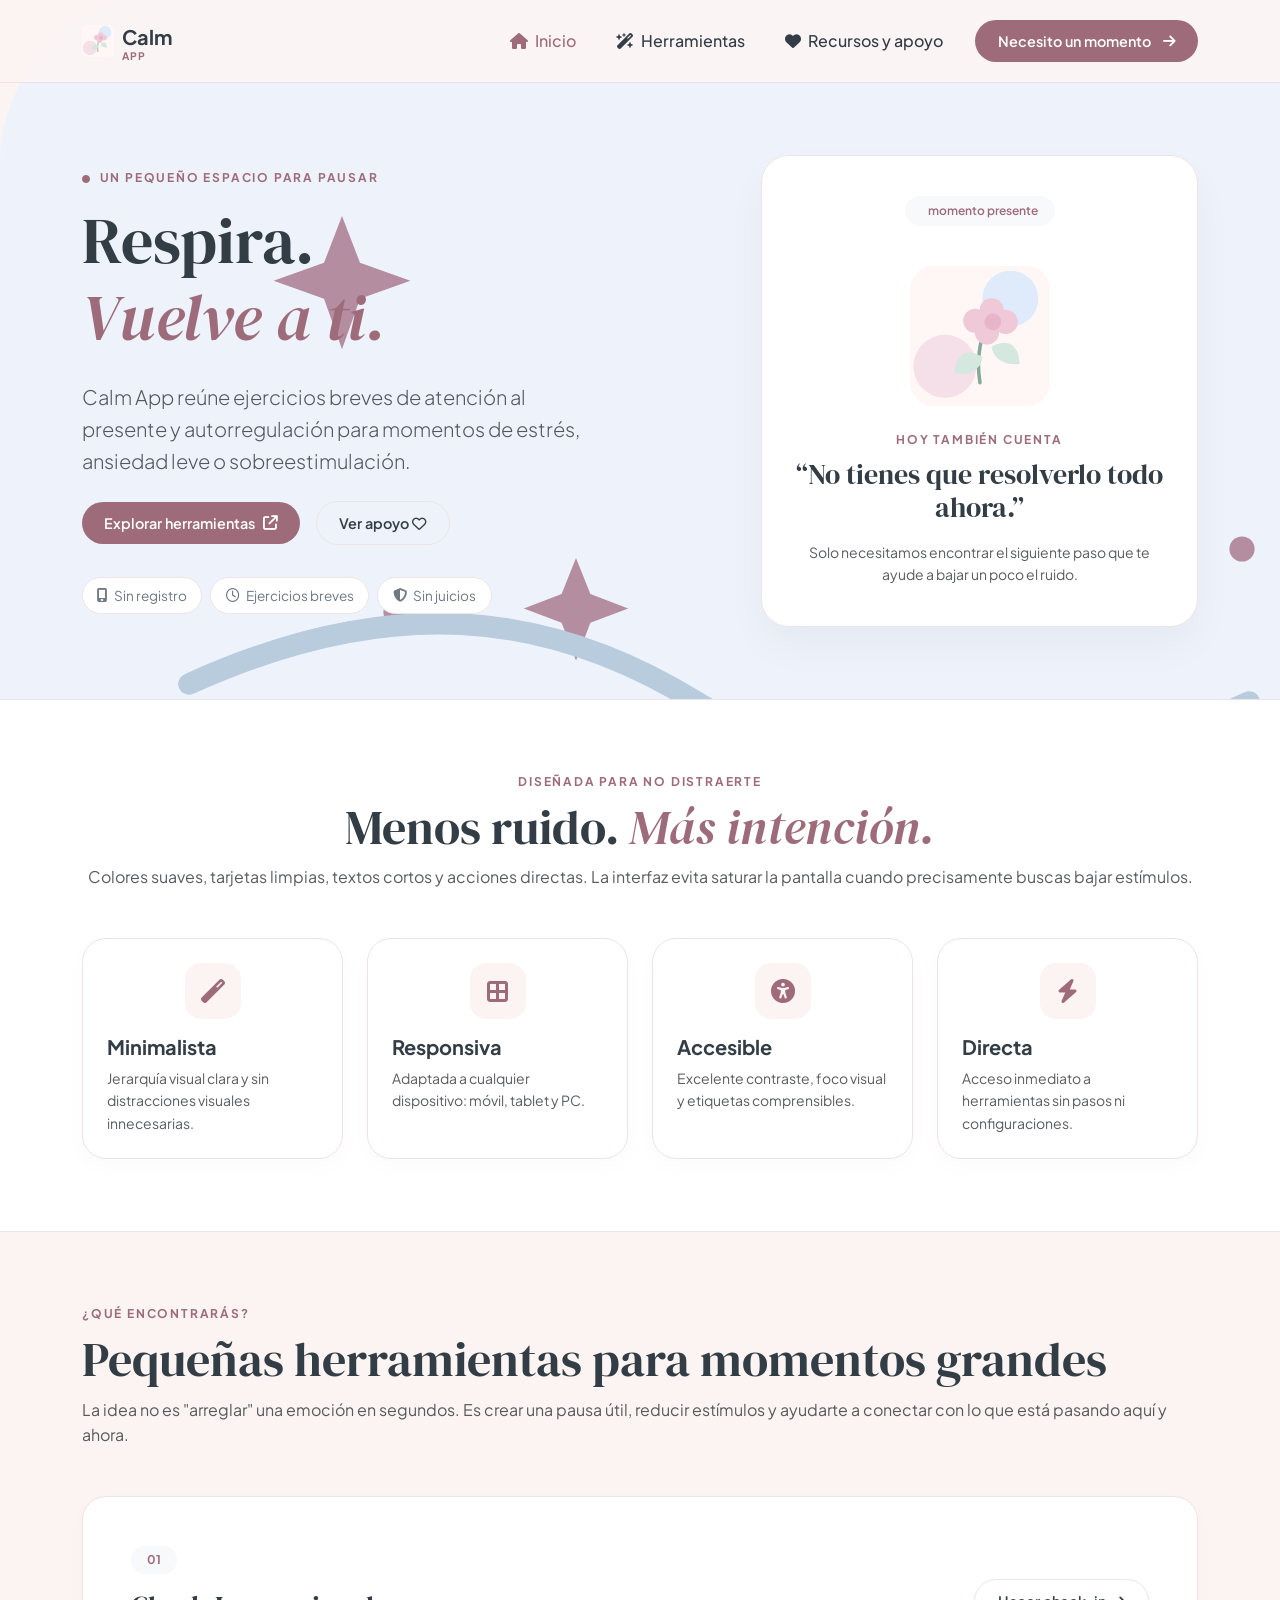
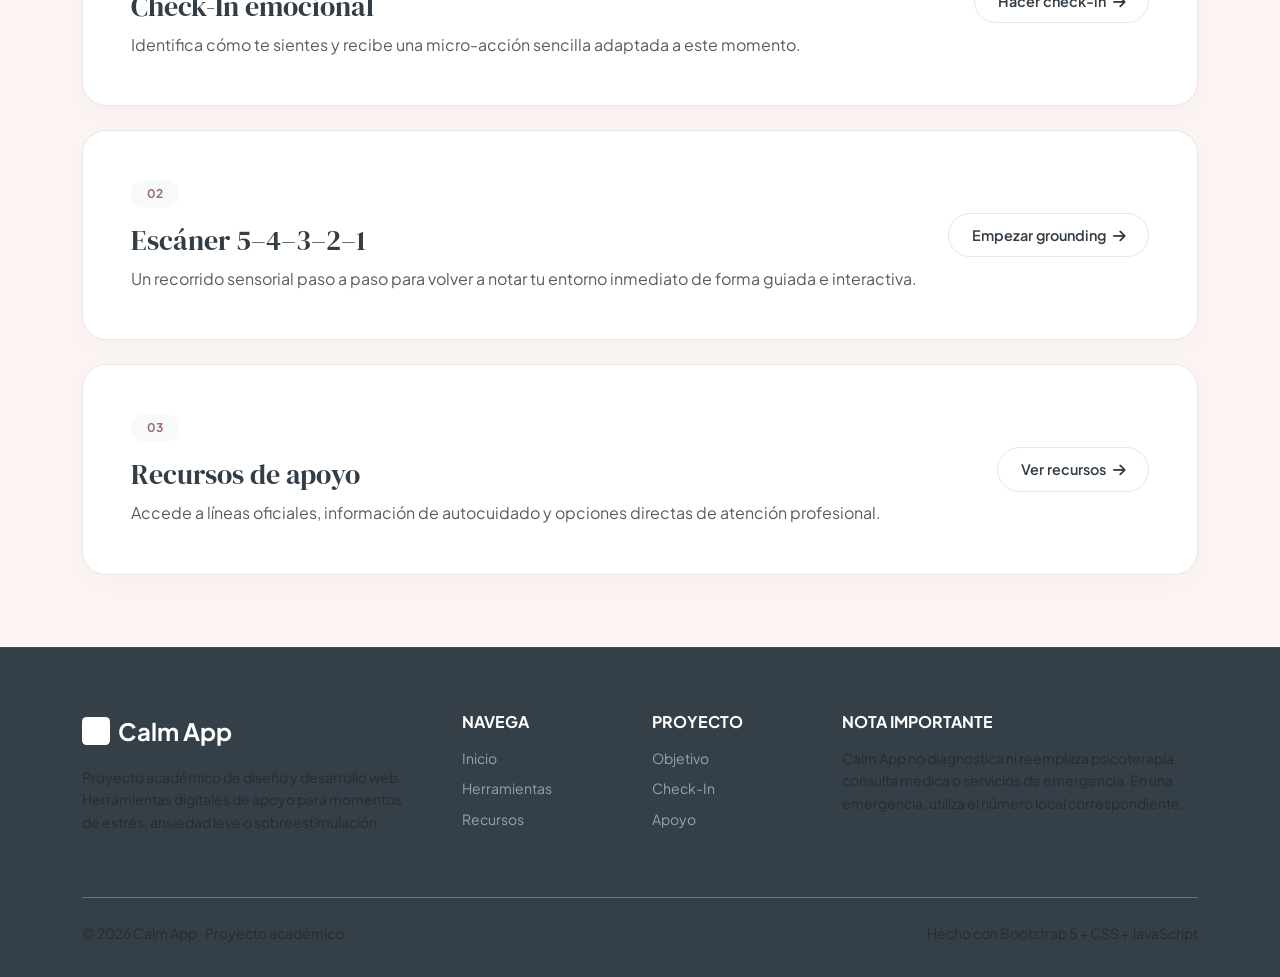
==== Calm-App/index.html @ a19e0018 "Add files via upload" ====
<!DOCTYPE html>
<html lang="es">
<head>
    <meta charset="UTF-8">
    <meta name="viewport" content="width=device-width, initial-scale=1.0">
    <title>Calm App | Herramientas Digitales de Apoyo</title>
    <link href="https://cdn.jsdelivr.net/npm/bootstrap@5.3.0/dist/css/bootstrap.min.css" rel="stylesheet">
    <link rel="stylesheet" href="https://cdnjs.cloudflare.com/ajax/libs/font-awesome/6.4.0/css/all.min.css">
    <link rel="stylesheet" href="css/styles.css">
</head>
<body class="d-flex flex-column min-vh-100">

    <!-- Navegación -->
    <nav class="navbar navbar-expand-lg sticky-top">
        <div class="container">
            <a class="navbar-brand d-flex align-items-center gap-2" href="index.html">
                <img src="assets/img/calm-flower.svg" alt="Calm App Logo" width="32" height="32">
                <div>
                    <span>Calm</span>
                    <span class="brand-badge">APP</span>
                </div>
            </a>
            <button class="navbar-toggler border-0" type="button" data-bs-toggle="collapse" data-bs-target="#navbarNav">
                <span class="navbar-toggler-icon"></span>
            </button>
            <div class="collapse navbar-collapse justify-content-end" id="navbarNav">
                <ul class="navbar-nav align-items-lg-center gap-2 my-3 my-lg-0">
                    <li class="nav-item"><a class="nav-link active" href="index.html"><i class="fa-solid fa-house me-1"></i> Inicio</a></li>
                    <li class="nav-item"><a class="nav-link" href="herramientas.html"><i class="fa-solid fa-wand-magic-sparkles me-1"></i> Herramientas</a></li>
                    <li class="nav-item"><a class="nav-link" href="recursos.html"><i class="fa-solid fa-heart me-1"></i> Recursos y apoyo</a></li>
                </ul>
                <div class="ms-lg-3">
                    <a href="herramientas.html" class="btn-calm-pill">Necesito un momento <i class="fa-solid fa-arrow-right ms-1"></i></a>
                </div>
            </div>
        </div>
    </nav>

    <main class="flex-grow-1">
        
        <!-- Hero Section -->
        <section class="py-5 my-lg-4">
            <div class="container">
                <div class="row align-items-center justify-content-between g-5">
                    <div class="col-lg-6 text-center text-lg-start">
                        <span class="label-tracking d-block mb-3"><i class="fa-solid fa-circle text-mauve me-1" style="font-size: 0.5rem;"></i> UN PEQUEÑO ESPACIO PARA PAUSAR</span>
                        <h1 class="display-3 mb-4">Respira.<br><span class="fst-italic text-mauve">Vuelve a ti.</span></h1>
                        <p class="lead text-muted mb-4 pe-lg-4">Calm App reúne ejercicios breves de atención al presente y autorregulación para momentos de estrés, ansiedad leve o sobreestimulación.</p>
                        
                        <div class="d-flex flex-wrap align-items-center justify-content-center justify-content-lg-start gap-3 mb-4">
                            <a href="herramientas.html" class="btn-calm-pill">Explorar herramientas <i class="fa-solid fa-arrow-up-right-from-square"></i></a>
                            <a href="recursos.html" class="btn-calm-outline">Ver apoyo <i class="fa-regular fa-heart"></i></a>
                        </div>

                        <div class="d-flex flex-wrap justify-content-center justify-content-lg-start gap-2 pt-2">
                            <span class="hero-badge"><i class="fa-solid fa-mobile-screen"></i> Sin registro</span>
                            <span class="hero-badge"><i class="fa-regular fa-clock"></i> Ejercicios breves</span>
                            <span class="hero-badge"><i class="fa-solid fa-shield-halved"></i> Sin juicios</span>
                        </div>
                    </div>

                    <div class="col-lg-5 text-center">
                        <div class="hero-floating-card mx-auto">
                            <span class="badge rounded-pill bg-light text-mauve border border-light px-3 py-2 mb-3 fw-semibold">
                                <i class="fa-solid fa-sparkles me-1"></i> momento presente
                            </span>
                            <div class="my-4">
                                <img src="assets/img/calm-flower.svg" alt="Momento Presente" class="img-fluid" style="max-height: 140px;">
                            </div>
                            <span class="label-tracking d-block mb-2">HOY TAMBIÉN CUENTA</span>
                            <h3 class="serif-title mb-3">“No tienes que resolverlo todo ahora.”</h3>
                            <p class="text-muted small mb-0">Solo necesitamos encontrar el siguiente paso que te ayude a bajar un poco el ruido.</p>
                        </div>
                    </div>
                </div>
            </div>
        </section>

        <!-- Características Seccionales -->
        <section class="py-5 bg-white border-top border-bottom" style="border-color: var(--border-color) !important;">
            <div class="container py-4">
                <div class="text-center max-width-md mx-auto mb-5">
                    <span class="label-tracking d-block mb-2">DISEÑADA PARA NO DISTRAERTE</span>
                    <h2 class="display-5 fw-normal">Menos ruido. <span class="fst-italic text-mauve">Más intención.</span></h2>
                    <p class="text-muted">Colores suaves, tarjetas limpias, textos cortos y acciones directas. La interfaz evita saturar la pantalla cuando precisamente buscas bajar estímulos.</p>
                </div>

                <div class="row g-4">
                    <div class="col-md-6 col-lg-3">
                        <div class="calm-card h-100 p-4">
                            <div class="emotion-icon-wrapper mb-3"><i class="fa-solid fa-wand-magic"></i></div>
                            <h5 class="fw-bold mb-2">Minimalista</h5>
                            <p class="text-muted small mb-0">Jerarquía visual clara y sin distracciones visuales innecesarias.</p>
                        </div>
                    </div>
                    <div class="col-md-6 col-lg-3">
                        <div class="calm-card h-100 p-4">
                            <div class="emotion-icon-wrapper mb-3"><i class="fa-solid fa-border-all"></i></div>
                            <h5 class="fw-bold mb-2">Responsiva</h5>
                            <p class="text-muted small mb-0">Adaptada a cualquier dispositivo: móvil, tablet y PC.</p>
                        </div>
                    </div>
                    <div class="col-md-6 col-lg-3">
                        <div class="calm-card h-100 p-4">
                            <div class="emotion-icon-wrapper mb-3"><i class="fa-solid fa-universal-access"></i></div>
                            <h5 class="fw-bold mb-2">Accesible</h5>
                            <p class="text-muted small mb-0">Excelente contraste, foco visual y etiquetas comprensibles.</p>
                        </div>
                    </div>
                    <div class="col-md-6 col-lg-3">
                        <div class="calm-card h-100 p-4">
                            <div class="emotion-icon-wrapper mb-3"><i class="fa-solid fa-bolt"></i></div>
                            <h5 class="fw-bold mb-2">Directa</h5>
                            <p class="text-muted small mb-0">Acceso inmediato a herramientas sin pasos ni configuraciones.</p>
                        </div>
                    </div>
                </div>
            </div>
        </section>

        <!-- Secciones de Herramientas Directas -->
        <section class="py-5">
            <div class="container py-4">
                <div class="mb-5">
                    <span class="label-tracking d-block mb-2">¿QUÉ ENCONTRARÁS?</span>
                    <h2 class="display-5">Pequeñas herramientas para momentos grandes</h2>
                    <p class="text-muted">La idea no es "arreglar" una emoción en segundos. Es crear una pausa útil, reducir estímulos y ayudarte a conectar con lo que está pasando aquí y ahora.</p>
                </div>

                <div class="row g-4">
                    <div class="col-lg-12">
                        <div class="calm-card d-flex flex-column flex-md-row justify-content-between align-items-start align-items-md-center p-4 p-md-5">
                            <div>
                                <span class="badge bg-light text-mauve fw-bold px-3 py-2 rounded-pill mb-3">01</span>
                                <h3 class="serif-title mb-2">Check-In emocional</h3>
                                <p class="text-muted mb-3 mb-md-0">Identifica cómo te sientes y recibe una micro-acción sencilla adaptada a este momento.</p>
                            </div>
                            <a href="herramientas.html#checkin" class="btn-calm-outline text-nowrap">Hacer check-in <i class="fa-solid fa-arrow-right ms-1"></i></a>
                        </div>
                    </div>

                    <div class="col-lg-12">
                        <div class="calm-card d-flex flex-column flex-md-row justify-content-between align-items-start align-items-md-center p-4 p-md-5">
                            <div>
                                <span class="badge bg-light text-mauve fw-bold px-3 py-2 rounded-pill mb-3">02</span>
                                <h3 class="serif-title mb-2">Escáner 5–4–3–2–1</h3>
                                <p class="text-muted mb-3 mb-md-0">Un recorrido sensorial paso a paso para volver a notar tu entorno inmediato de forma guiada e interactiva.</p>
                            </div>
                            <a href="herramientas.html#escaner" class="btn-calm-outline text-nowrap">Empezar grounding <i class="fa-solid fa-arrow-right ms-1"></i></a>
                        </div>
                    </div>

                    <div class="col-lg-12">
                        <div class="calm-card d-flex flex-column flex-md-row justify-content-between align-items-start align-items-md-center p-4 p-md-5">
                            <div>
                                <span class="badge bg-light text-mauve fw-bold px-3 py-2 rounded-pill mb-3">03</span>
                                <h3 class="serif-title mb-2">Recursos de apoyo</h3>
                                <p class="text-muted mb-3 mb-md-0">Accede a líneas oficiales, información de autocuidado y opciones directas de atención profesional.</p>
                            </div>
                            <a href="recursos.html" class="btn-calm-outline text-nowrap">Ver recursos <i class="fa-solid fa-arrow-right ms-1"></i></a>
                        </div>
                    </div>
                </div>
            </div>
        </section>

    </main>

    <!-- Footer Pizarra -->
    <footer class="footer-dark mt-auto">
        <div class="container">
            <div class="row g-4 mb-5">
                <div class="col-lg-4">
                    <div class="d-flex align-items-center gap-2 mb-3">
                        <img src="assets/img/calm-flower.svg" alt="Calm Logo" width="28" height="28" style="filter: brightness(2);">
                        <span class="fs-4 fw-bold text-white">Calm App</span>
                    </div>
                    <p class="text-muted small pe-lg-4">Proyecto académico de diseño y desarrollo web. Herramientas digitales de apoyo para momentos de estrés, ansiedad leve o sobreestimulación.</p>
                </div>
                <div class="col-6 col-lg-2">
                    <h6 class="text-white fw-bold mb-3">NAVEGA</h6>
                    <ul class="list-unstyled small d-flex flex-column gap-2 mb-0">
                        <li><a href="index.html">Inicio</a></li>
                        <li><a href="herramientas.html">Herramientas</a></li>
                        <li><a href="recursos.html">Recursos</a></li>
                    </ul>
                </div>
                <div class="col-6 col-lg-2">
                    <h6 class="text-white fw-bold mb-3">PROYECTO</h6>
                    <ul class="list-unstyled small d-flex flex-column gap-2 mb-0">
                        <li><a href="index.html">Objetivo</a></li>
                        <li><a href="herramientas.html#checkin">Check-In</a></li>
                        <li><a href="recursos.html">Apoyo</a></li>
                    </ul>
                </div>
                <div class="col-lg-4">
                    <h6 class="text-white fw-bold mb-3">NOTA IMPORTANTE</h6>
                    <p class="text-muted small">Calm App no diagnostica ni reemplaza psicoterapia, consulta médica o servicios de emergencia. En una emergencia, utiliza el número local correspondiente.</p>
                </div>
            </div>
            <div class="border-top border-secondary pt-4 d-flex flex-column flex-md-row justify-content-between align-items-center small text-muted">
                <p class="mb-2 mb-md-0">&copy; 2026 Calm App · Proyecto académico</p>
                <p class="mb-0">Hecho con Bootstrap 5 + CSS + JavaScript</p>
            </div>
        </div>
    </footer>

    <div class="btn-back-top" id="btnBackTop" title="Volver arriba">
        <i class="fa-solid fa-arrow-up"></i>
    </div>

    <script src="https://cdn.jsdelivr.net/npm/bootstrap@5.3.0/dist/js/bootstrap.bundle.min.js"></script>
    <script src="js/app.js"></script>
</body>
</html>
---- Calm-App/css/styles.css ----
@import url('https://fonts.googleapis.com/css2?family=DM+Serif+Display:ital@0;1&family=Plus+Jakarta+Sans:wght@400;500;600;700&display=swap');

:root {
    --bg-main: #FBF4F3;
    --bg-card: #FFFFFF;
    --text-primary: #333D45;
    --text-muted: #6E7983;
    --accent-mauve: #9E6B7A;
    --accent-mauve-hover: #865765;
    --accent-soft: #F4E8E8;
    --footer-bg: #343F48;
    --footer-text: #E2E8F0;
    --border-color: #EFE4E3;
    --font-heading: 'DM Serif Display', Georgia, serif;
    --font-body: 'Plus Jakarta Sans', system-ui, -apple-system, sans-serif;
}

body {
    font-family: var(--font-body);
    background-color: var(--bg-main);
    color: var(--text-primary);
    background-image: url('../assets/img/calm-stars.svg');
    background-size: cover;
    background-attachment: fixed;
    line-height: 1.6;
}

/* Tipografía */
h1, h2, h3, .serif-title {
    font-family: var(--font-heading);
    font-weight: 400;
    color: var(--text-primary);
}

.text-mauve {
    color: var(--accent-mauve);
}

.label-tracking {
    font-size: 0.75rem;
    letter-spacing: 0.15em;
    text-transform: uppercase;
    font-weight: 700;
    color: var(--accent-mauve);
}

/* Navbar */
.navbar {
    background-color: rgba(251, 244, 243, 0.9);
    backdrop-filter: blur(12px);
    border-bottom: 1px solid var(--border-color);
    padding: 1rem 0;
}

.navbar-brand {
    font-family: var(--font-body);
    font-weight: 700;
    color: var(--text-primary) !important;
    font-size: 1.25rem;
}

.brand-badge {
    font-size: 0.65rem;
    letter-spacing: 0.1em;
    text-transform: uppercase;
    color: var(--accent-mauve);
    display: block;
    line-height: 1;
    margin-top: -2px;
}

.nav-link {
    color: var(--text-primary) !important;
    font-weight: 500;
    padding: 0.5rem 1rem !important;
    transition: color 0.2s ease;
}

.nav-link:hover, .nav-link.active {
    color: var(--accent-mauve) !important;
}

.btn-calm-pill {
    background-color: var(--accent-mauve);
    color: #FFFFFF !important;
    border-radius: 50px;
    padding: 0.6rem 1.4rem;
    font-weight: 600;
    font-size: 0.9rem;
    border: none;
    transition: all 0.25s ease;
    text-decoration: none;
    display: inline-flex;
    align-items: center;
    gap: 0.5rem;
}

.btn-calm-pill:hover {
    background-color: var(--accent-mauve-hover);
    transform: translateY(-2px);
    box-shadow: 0 4px 12px rgba(158, 107, 122, 0.25);
}

.btn-calm-outline {
    background-color: transparent;
    color: var(--text-primary) !important;
    border: 1px solid var(--border-color);
    border-radius: 50px;
    padding: 0.6rem 1.4rem;
    font-weight: 600;
    font-size: 0.9rem;
    transition: all 0.25s ease;
    text-decoration: none;
}

.btn-calm-outline:hover {
    border-color: var(--accent-mauve);
    color: var(--accent-mauve) !important;
    background-color: #FFFFFF;
}

/* Tarjetas */
.calm-card {
    background-color: var(--bg-card);
    border-radius: 24px;
    border: 1px solid var(--border-color);
    padding: 2rem;
    box-shadow: 0 8px 25px rgba(0, 0, 0, 0.02);
    transition: transform 0.3s ease, box-shadow 0.3s ease;
}

.calm-card:hover {
    transform: translateY(-4px);
    box-shadow: 0 15px 35px rgba(158, 107, 122, 0.08);
}

/* Hero Badge */
.hero-badge {
    background-color: #FFFFFF;
    border: 1px solid var(--border-color);
    padding: 0.4rem 0.9rem;
    border-radius: 50px;
    font-size: 0.85rem;
    color: var(--text-muted);
    display: inline-flex;
    align-items: center;
    gap: 0.4rem;
}

/* Floating Card Hero */
.hero-floating-card {
    background: #FFFFFF;
    border-radius: 28px;
    border: 1px solid var(--border-color);
    padding: 2.5rem 2rem;
    box-shadow: 0 20px 40px rgba(0,0,0,0.04);
}

/* Matriz Emocional (Check-In) */
.emotion-card {
    background: #FFFFFF;
    border-radius: 20px;
    border: 1px solid var(--border-color);
    padding: 1.5rem;
    cursor: pointer;
    transition: all 0.25s ease;
    text-align: center;
}

.emotion-card:hover {
    border-color: var(--accent-mauve);
    transform: translateY(-3px);
    background-color: var(--accent-soft);
}

.emotion-icon-wrapper {
    width: 56px;
    height: 56px;
    border-radius: 16px;
    background-color: var(--bg-main);
    display: flex;
    align-items: center;
    justify-content: center;
    margin: 0 auto 1rem;
    color: var(--accent-mauve);
    font-size: 1.5rem;
}

/* Grounding / Escáner Sensorial */
.sensory-step-card {
    background: #FFFFFF;
    border-radius: 20px;
    border: 1px solid var(--border-color);
    padding: 1.5rem;
    height: 100%;
}

.sensory-item {
    padding: 0.75rem 1rem;
    margin-bottom: 0.5rem;
    border-radius: 12px;
    background-color: var(--bg-main);
    border: 1px solid transparent;
    cursor: pointer;
    transition: all 0.2s ease;
    display: flex;
    align-items: center;
    gap: 0.75rem;
    font-size: 0.9rem;
}

.sensory-item:hover {
    border-color: var(--accent-mauve);
    background-color: #FFFFFF;
}

.sensory-item.completed {
    background-color: var(--accent-soft);
    color: var(--accent-mauve);
    font-weight: 600;
    text-decoration: line-through;
}

.sensory-item.completed i {
    color: var(--accent-mauve) !important;
}

/* Footer Pizarra */
.footer-dark {
    background-color: var(--footer-bg);
    color: var(--footer-text);
    padding-top: 4rem;
    padding-bottom: 2rem;
    border-top: 1px solid rgba(255, 255, 255, 0.05);
}

.footer-dark a {
    color: #94A3B8;
    text-decoration: none;
    transition: color 0.2s ease;
}

.footer-dark a:hover {
    color: #FFFFFF;
}

/* Botón flotante para subir */
.btn-back-top {
    position: fixed;
    bottom: 2rem;
    right: 2rem;
    width: 48px;
    height: 48px;
    border-radius: 50%;
    background-color: #FFFFFF;
    color: var(--text-primary);
    border: 1px solid var(--border-color);
    box-shadow: 0 4px 15px rgba(0, 0, 0, 0.1);
    display: flex;
    align-items: center;
    justify-content: center;
    cursor: pointer;
    z-index: 1000;
    transition: all 0.25s ease;
}

.btn-back-top:hover {
    background-color: var(--accent-mauve);
    color: #FFFFFF;
}
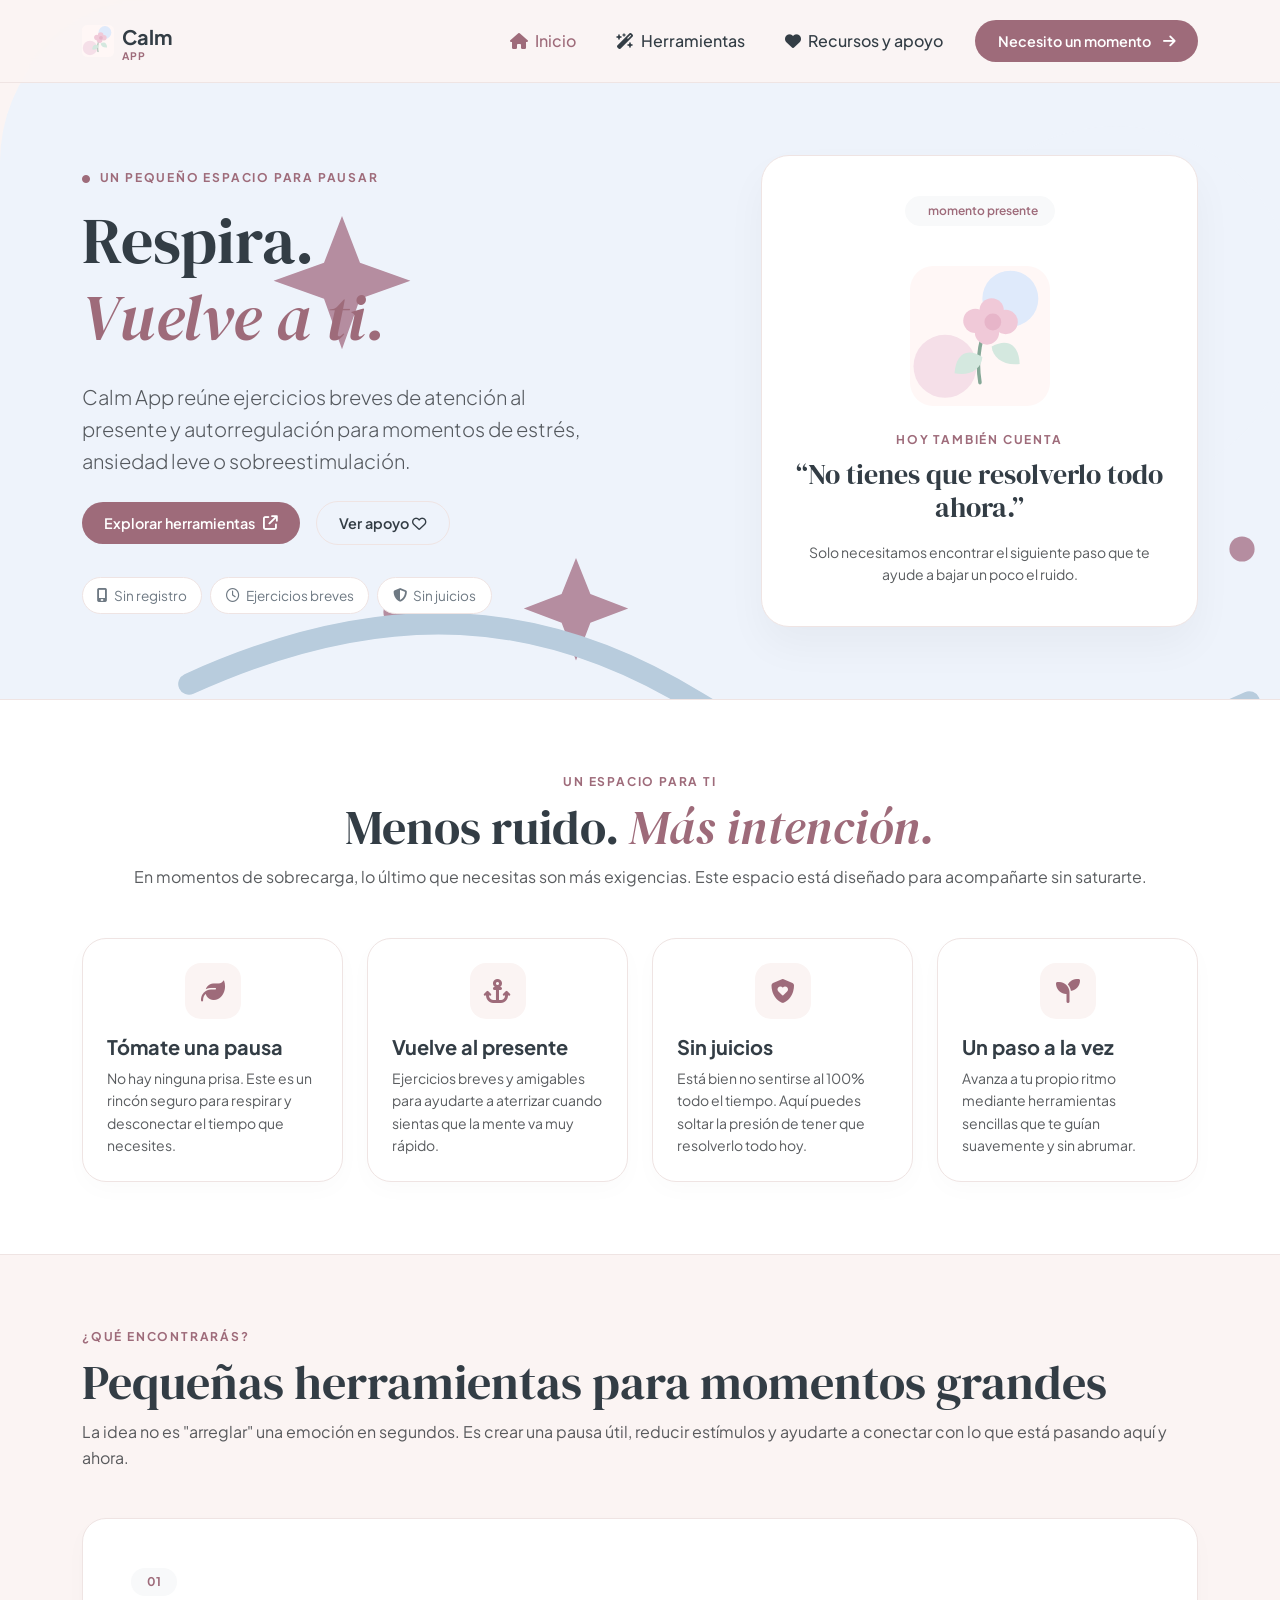
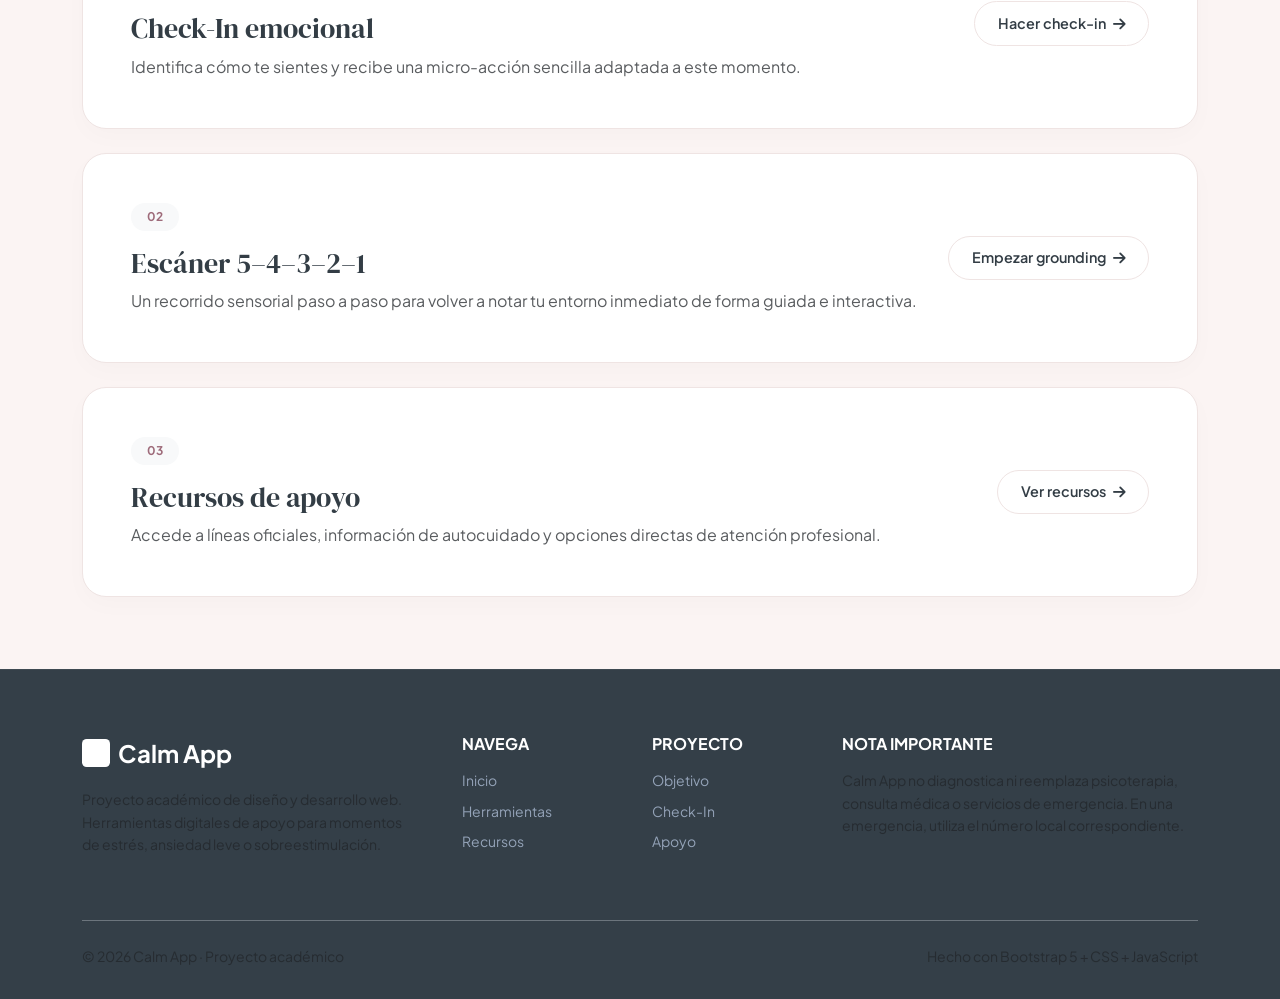
==== commit 62174064: "Revise section content for improved user engagement Updated section content to enhance clarity and f" ====
--- a/Calm-App/index.html
+++ b/Calm-App/index.html
@@ -80,38 +80,38 @@
         <section class="py-5 bg-white border-top border-bottom" style="border-color: var(--border-color) !important;">
             <div class="container py-4">
                 <div class="text-center max-width-md mx-auto mb-5">
-                    <span class="label-tracking d-block mb-2">DISEÑADA PARA NO DISTRAERTE</span>
+                    <span class="label-tracking d-block mb-2">UN ESPACIO PARA TI</span>
                     <h2 class="display-5 fw-normal">Menos ruido. <span class="fst-italic text-mauve">Más intención.</span></h2>
-                    <p class="text-muted">Colores suaves, tarjetas limpias, textos cortos y acciones directas. La interfaz evita saturar la pantalla cuando precisamente buscas bajar estímulos.</p>
+                    <p class="text-muted">En momentos de sobrecarga, lo último que necesitas son más exigencias. Este espacio está diseñado para acompañarte sin saturarte.</p>
                 </div>
 
                 <div class="row g-4">
                     <div class="col-md-6 col-lg-3">
                         <div class="calm-card h-100 p-4">
-                            <div class="emotion-icon-wrapper mb-3"><i class="fa-solid fa-wand-magic"></i></div>
-                            <h5 class="fw-bold mb-2">Minimalista</h5>
-                            <p class="text-muted small mb-0">Jerarquía visual clara y sin distracciones visuales innecesarias.</p>
-                        </div>
-                    </div>
-                    <div class="col-md-6 col-lg-3">
-                        <div class="calm-card h-100 p-4">
-                            <div class="emotion-icon-wrapper mb-3"><i class="fa-solid fa-border-all"></i></div>
-                            <h5 class="fw-bold mb-2">Responsiva</h5>
-                            <p class="text-muted small mb-0">Adaptada a cualquier dispositivo: móvil, tablet y PC.</p>
-                        </div>
-                    </div>
-                    <div class="col-md-6 col-lg-3">
-                        <div class="calm-card h-100 p-4">
-                            <div class="emotion-icon-wrapper mb-3"><i class="fa-solid fa-universal-access"></i></div>
-                            <h5 class="fw-bold mb-2">Accesible</h5>
-                            <p class="text-muted small mb-0">Excelente contraste, foco visual y etiquetas comprensibles.</p>
-                        </div>
-                    </div>
-                    <div class="col-md-6 col-lg-3">
-                        <div class="calm-card h-100 p-4">
-                            <div class="emotion-icon-wrapper mb-3"><i class="fa-solid fa-bolt"></i></div>
-                            <h5 class="fw-bold mb-2">Directa</h5>
-                            <p class="text-muted small mb-0">Acceso inmediato a herramientas sin pasos ni configuraciones.</p>
+                            <div class="emotion-icon-wrapper mb-3"><i class="fa-solid fa-leaf"></i></div>
+                            <h5 class="fw-bold mb-2">Tómate una pausa</h5>
+                            <p class="text-muted small mb-0">No hay ninguna prisa. Este es un rincón seguro para respirar y desconectar el tiempo que necesites.</p>
+                        </div>
+                    </div>
+                    <div class="col-md-6 col-lg-3">
+                        <div class="calm-card h-100 p-4">
+                            <div class="emotion-icon-wrapper mb-3"><i class="fa-solid fa-anchor"></i></div>
+                            <h5 class="fw-bold mb-2">Vuelve al presente</h5>
+                            <p class="text-muted small mb-0">Ejercicios breves y amigables para ayudarte a aterrizar cuando sientas que la mente va muy rápido.</p>
+                        </div>
+                    </div>
+                    <div class="col-md-6 col-lg-3">
+                        <div class="calm-card h-100 p-4">
+                            <div class="emotion-icon-wrapper mb-3"><i class="fa-solid fa-shield-heart"></i></div>
+                            <h5 class="fw-bold mb-2">Sin juicios</h5>
+                            <p class="text-muted small mb-0">Está bien no sentirse al 100% todo el tiempo. Aquí puedes soltar la presión de tener que resolverlo todo hoy.</p>
+                        </div>
+                    </div>
+                    <div class="col-md-6 col-lg-3">
+                        <div class="calm-card h-100 p-4">
+                            <div class="emotion-icon-wrapper mb-3"><i class="fa-solid fa-seedling"></i></div>
+                            <h5 class="fw-bold mb-2">Un paso a la vez</h5>
+                            <p class="text-muted small mb-0">Avanza a tu propio ritmo mediante herramientas sencillas que te guían suavemente y sin abrumar.</p>
                         </div>
                     </div>
                 </div>
@@ -212,4 +212,4 @@
     <script src="https://cdn.jsdelivr.net/npm/bootstrap@5.3.0/dist/js/bootstrap.bundle.min.js"></script>
     <script src="js/app.js"></script>
 </body>
-</html>+</html>
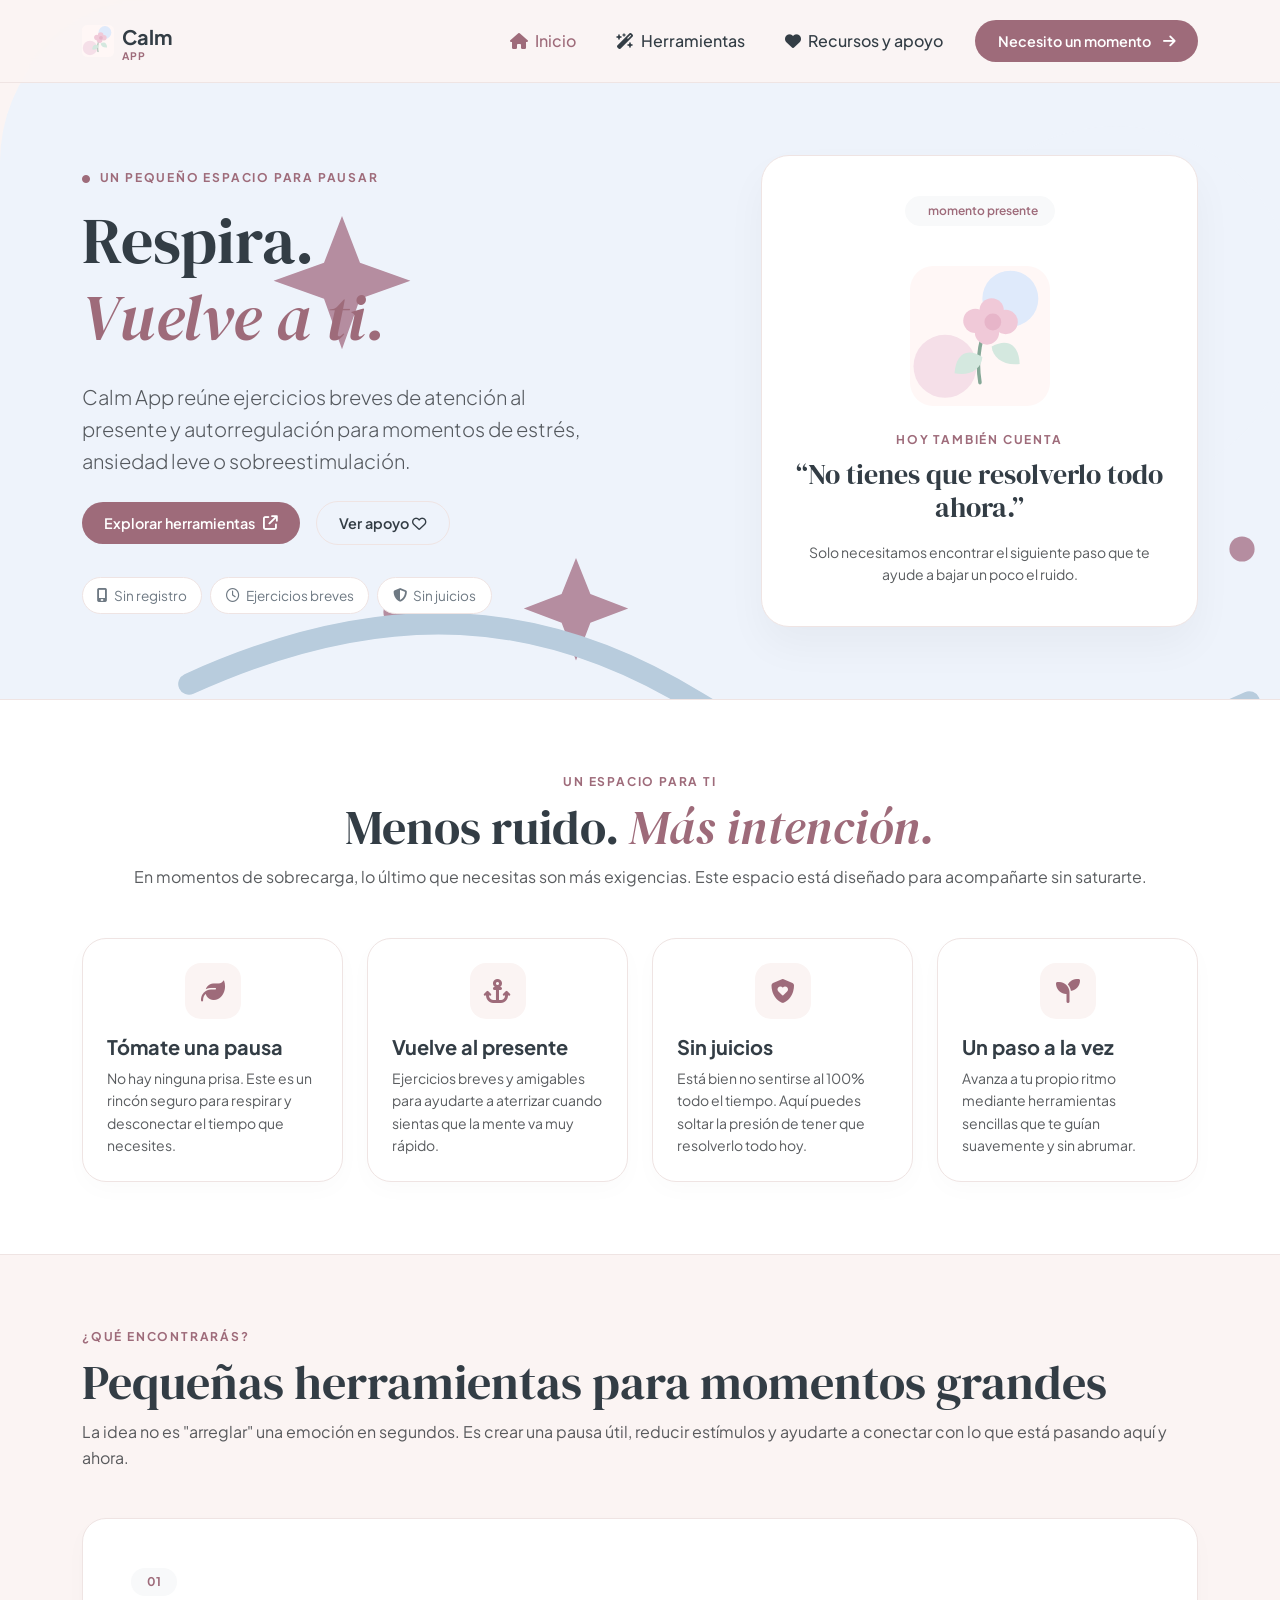
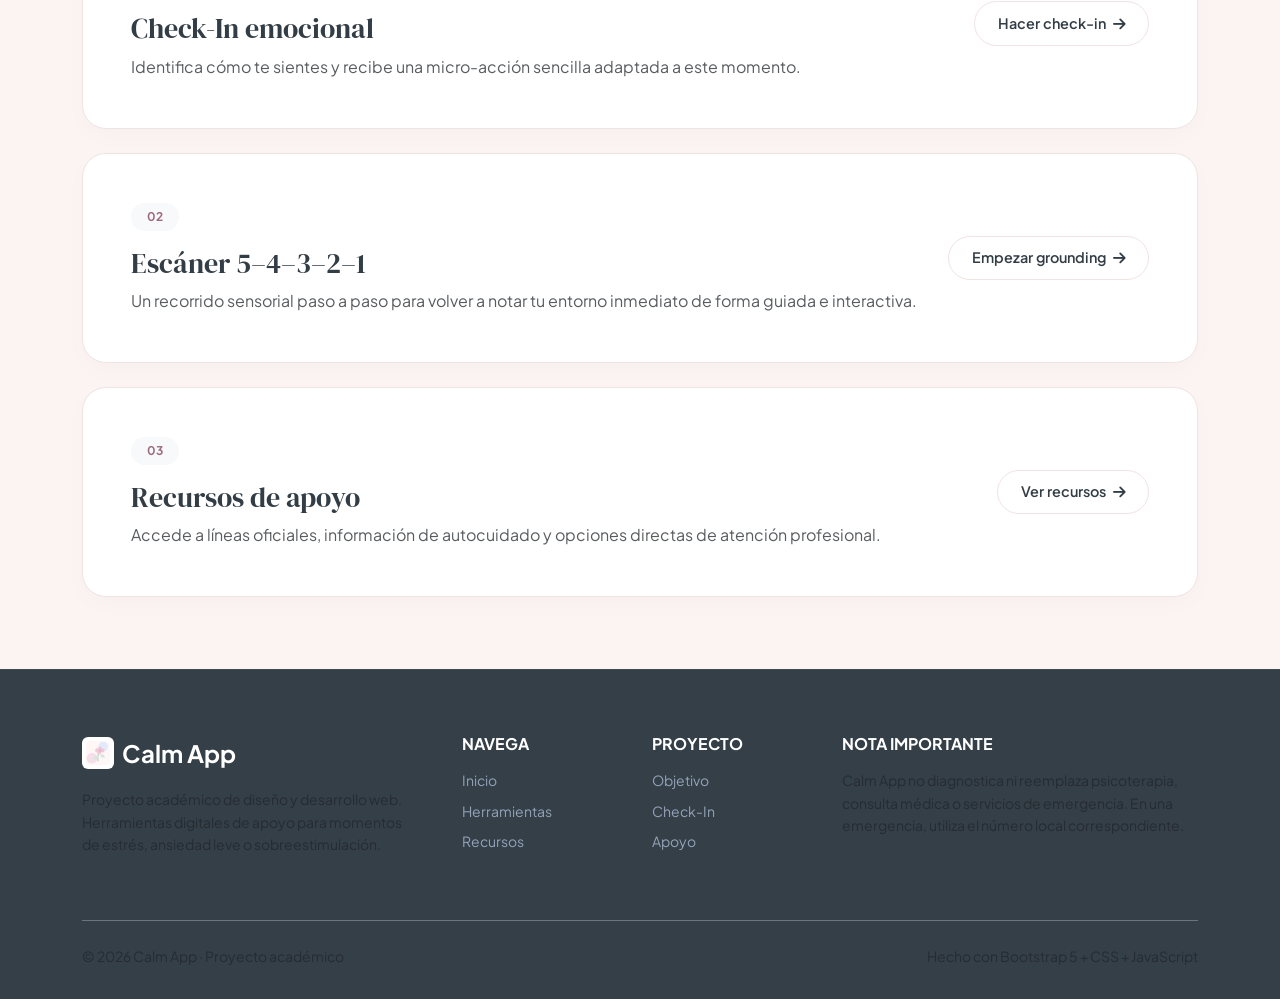
==== commit a3856217: "Modify Calm Logo size and styling Updated logo image size and added styling." ====
--- a/Calm-App/index.html
+++ b/Calm-App/index.html
@@ -172,7 +172,7 @@
             <div class="row g-4 mb-5">
                 <div class="col-lg-4">
                     <div class="d-flex align-items-center gap-2 mb-3">
-                        <img src="assets/img/calm-flower.svg" alt="Calm Logo" width="28" height="28" style="filter: brightness(2);">
+                        <img src="assets/img/calm-flower.svg" alt="Calm Logo" width="32" height="32" class="bg-white rounded p-1">
                         <span class="fs-4 fw-bold text-white">Calm App</span>
                     </div>
                     <p class="text-muted small pe-lg-4">Proyecto académico de diseño y desarrollo web. Herramientas digitales de apoyo para momentos de estrés, ansiedad leve o sobreestimulación.</p>
